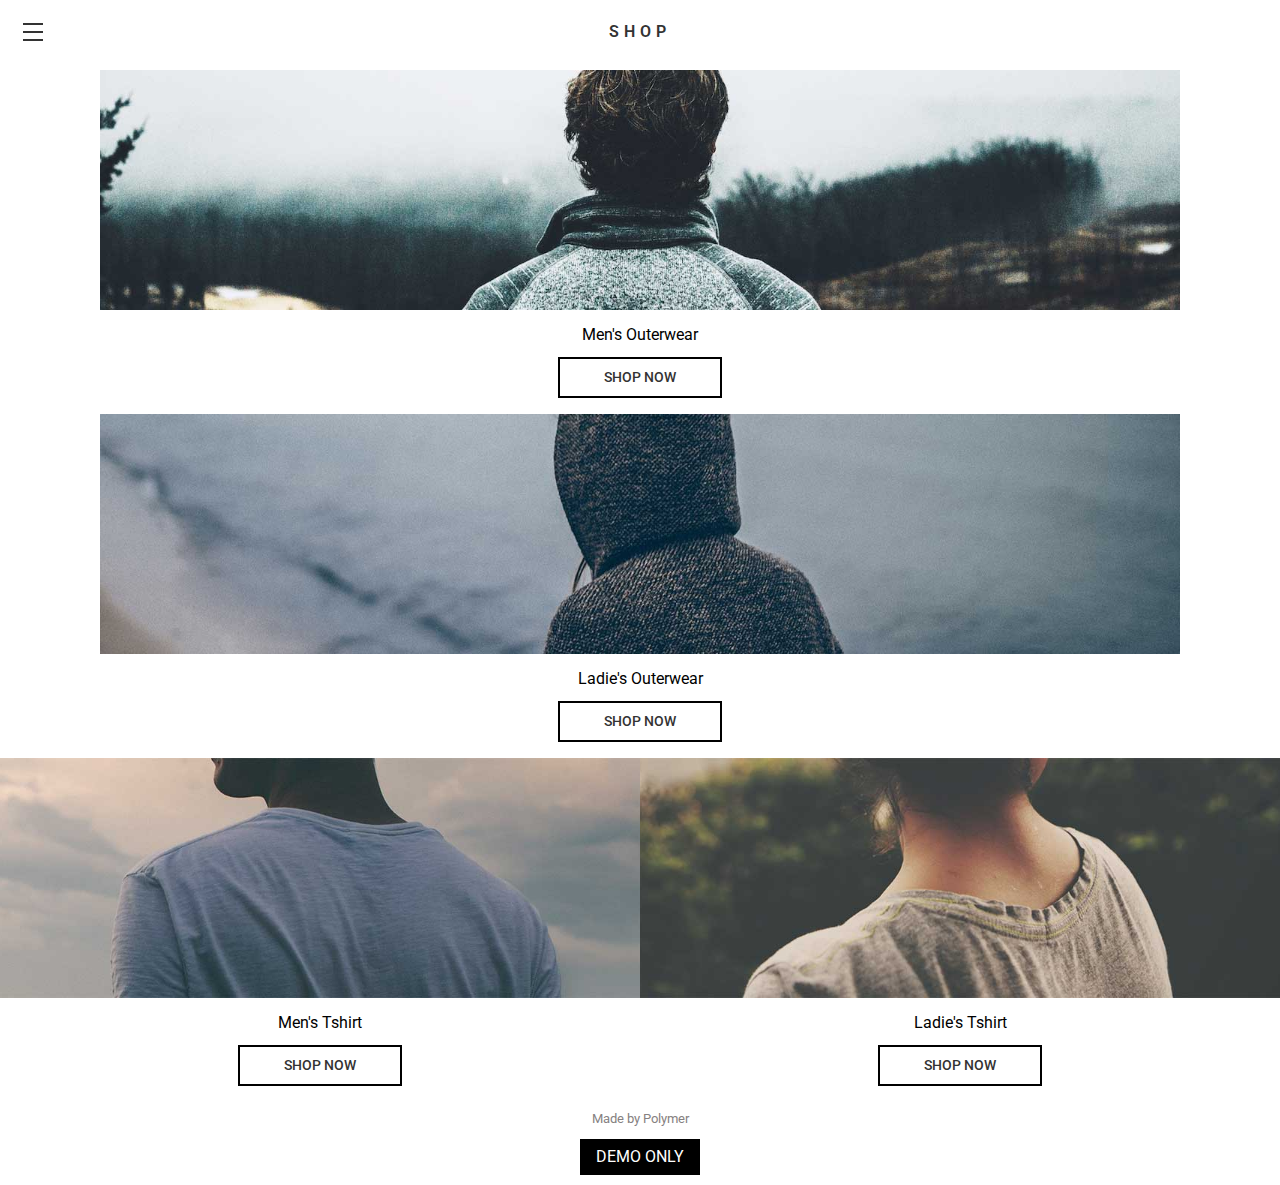
==== index.html @ 2e43617e "homepage done" ====
<!DOCTYPE html>
<html lang="en">
  <head>
    <meta charset="UTF-8" />
    <meta name="viewport" content="width=device-width, initial-scale=1.0" />
    <title>Document</title>
    <link rel="preconnect" href="https://fonts.googleapis.com" />
    <link rel="preconnect" href="https://fonts.gstatic.com" crossorigin />
    <link
      href="https://fonts.googleapis.com/css2?family=Roboto:wght@300;400;500;700&display=swap"
      rel="stylesheet"
    />
    <link rel="stylesheet" href="https://cdnjs.cloudflare.com/ajax/libs/font-awesome/6.6.0/css/all.min.css" integrity="sha512-Kc323vGBEqzTmouAECnVceyQqyqdsSiqLQISBL29aUW4U/M7pSPA/gEUZQqv1cwx4OnYxTxve5UMg5GT6L4JJg==" crossorigin="anonymous" referrerpolicy="no-referrer" />
    <link rel="stylesheet" href="css/style.css" />
  </head>
  <body>
    <div class="shadow"></div>
    <nav class="navbar">
      <div class="container">
        <div class="hamburger-button button">
          <div class="hamburger-line"></div>
          <div class="hamburger-line"></div>
          <div class="hamburger-line"></div>
        </div>
        <div class="main-title button">
          <a href="/index.html">SHOP</a>
        </div>
        <div class="cart-button button">
          <a href="./pages/cart.html">
            <i class="fa-solid fa-cart-shopping"></i>
          </a>
        </div>
      </div>
      <div class="mobile-menu">
        <ul>
            <li><a href="#mens outerwear">Men's Outerwear</a></li>
            <li><a href="#ledies outerwear">Ladie's Outerwear</a></li>
            <li><a href="#mens-tshirt">Men's Tshirt</a></li>
            <li><a href="#womens-tshirt">Ladie's Tshirt</a></li> 
        </ul>
      </div>
    </nav>

    <div class="grid-container homepage">
      <div class="box outerwear">
        <div class="img-container">
          <img src="./images/mens_outerwear.jpg" alt="" />
        </div>
        <div class="title">Men's Outerwear</div>
        <div class="button shopnow"><a href="">SHOP NOW</a></div>
      </div>
      <div class="box outerwear">
        <div class="img-container">
          <img src="./images/ladies_outerwear.jpg" alt="" />
        </div>
        <div class="title">Ladie's Outerwear</div>
        <div class="button shopnow"><a href="">SHOP NOW</a></div>
      </div>
      <div class="box tshirt1">
        <div class="img-container">
          <img src="./images/mens_tshirts.jpg" alt="" />
        </div>
        <div class="title">Men's Tshirt</div>
        <div class="button shopnow"><a href="">SHOP NOW</a></div>
      </div>
      <div class="box tshirt2">
        <div class="img-container">
          <img src="./images/ladies_tshirts.jpg" alt="" />
        </div>
        <div class="box-title">Ladie's Tshirt</div>
        <div class="shopnow-container">
          <div class="button shopnow"><a href="">SHOP NOW</a></div>
        </div>
      </div>
    </div>

    <footer>
        <div class="info"><a href="https://polymer-library.polymer-project.org/3.0/docs/apps/">Made by Polymer</a></div>
        <div class="demo-only button">
            <div class="demo-only-button">demo only</div>
        </div>
    </footer>
    <script src="./js/main.js"></script>
  </body>
</html>
---- css/style.css ----
*{
    box-sizing: border-box;
    margin: 0;
    padding: 0;
    text-align: center;
}
body{
    font-family: roboto, sans-serif;
    font-size: 16px;
    line-height: 1.5;
    background: #fff;
}
a{
    text-decoration: none;
    color: #333;
}
ul{
    list-style:none;
}
.container{
    margin:20px;
    width:100vw;
    display: grid;
    height:auto;
    width:auto;
    grid-template:auto / 24px auto 24px;
    z-index: 10;

}
.hamburger-button{
    padding: 3px;
    height: 24px;
    width:24px;
    background: none;
    cursor:pointer;
    flex-direction: column;
    justify-content: center;
    display: flex;
    flex-direction: column;
    justify-content: space-between;
}
.hamburger-button .hamburger-line{
    width: 20px;
    height:2px;
    background: #333; 
}
.main-title a{
    font-size: 16px;
    font-weight: 600;
    letter-spacing: 0.3em;
}

.grid-container{
    width:100vw;
    display: grid;
    grid-template: auto auto auto / 1fr 1fr;
}

.box{
    display: flex;
    flex-direction: column;
    justify-content: center;
    align-items: center;
}
.outerwear{
    grid-column: 1 / 3;
}
.box img {
    height: 240px;
    width: 100%; /* Make the image fill the width of its container */
    object-fit: cover; /* Ensure the image maintains aspect ratio */
    margin:6px 0px
}
.button.shopnow{
  margin: 10px 0px;
  padding: 8px 44px;
  display: inline-block;
  border: 2px solid #000;
  background-color: #FFF;
  font-size: 14px;
  font-weight: 500;
  text-transform: uppercase;
}
footer{
    line-height: 24px;
    display: flex;
    justify-content: center;
    align-items: center;
    flex-direction: column;
    margin: 10px;
}
.demo-only-button{
  box-sizing: border-box;
  width: 120px;
  padding: 6px;
  margin: 8px auto 0;
  background-color: black;
  color: white;
  text-transform: uppercase;
}
.info > a{
    font-size: 13px;
    color: rgb(134, 129, 129);
}
.info > a:hover{
    text-decoration: underline;
}

.mobile-menu{
    position: fixed;
    top:0;
    left:-600px;
    
    width:250px;
    padding:30px 0;
    height:100%;
    z-index: 100000;
    background-color: #fff;
    box-shadow: 0px 0px 0px rgba(0,0,0,0.2);
    transition: left 0.3s ease-in-out;
}

.mobile-menu ul li{
    text-align: left;
    margin: 1px 20px 20px 20px;
}
.mobile-menu ul li a{
    color: #756b6b;
}
.mobile-menu.active{
    left:0;
}

.shadow{
    position: fixed;
    pointer-events: none;
    opacity: 0;
    top:0;
    right:0;
    height: 100%;
    width:100%;
    z-index: 1;
    background-color: rgba(0, 0, 0, 0.5);
}

.shadow.active{
    opacity: 1;
    pointer-events: auto;
    transition: 0.4s ease;
}
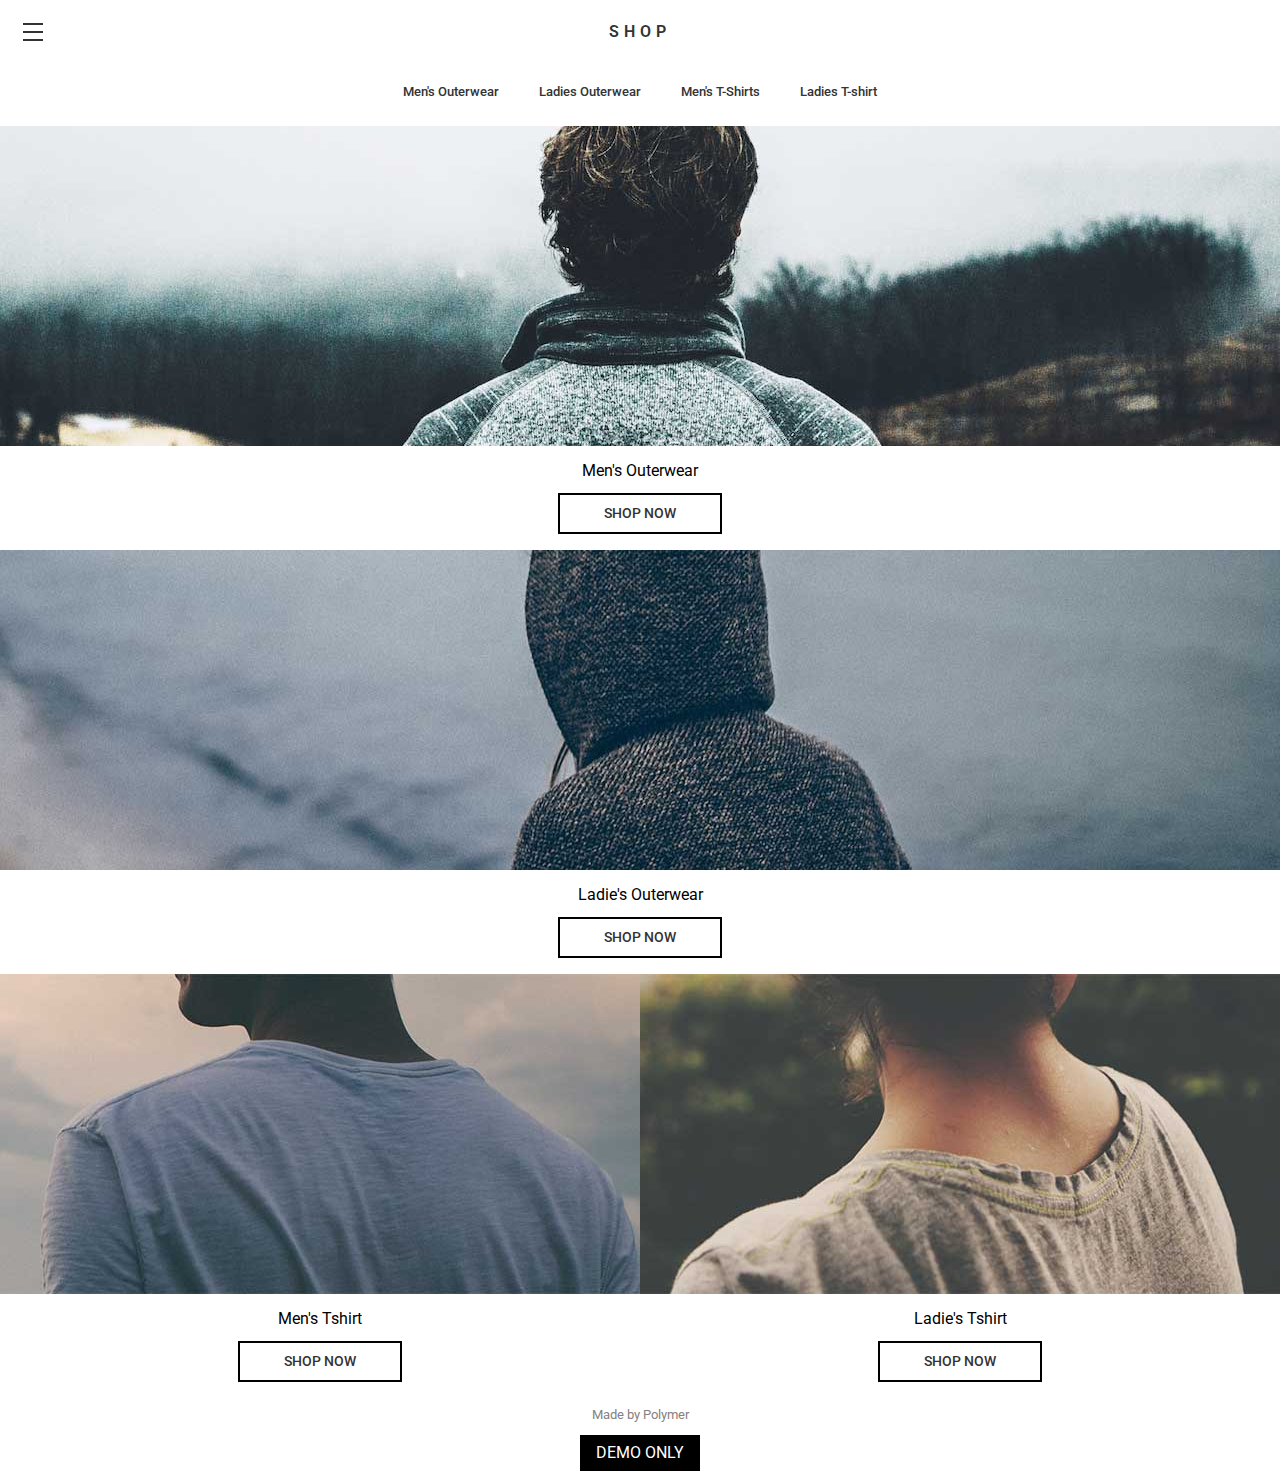
==== commit c36e6eda: "homepage,cart page,men Outerwear page made responsive" ====
--- a/index.html
+++ b/index.html
@@ -33,35 +33,40 @@
       </div>
       <div class="mobile-menu">
         <ul>
-            <li><a href="#mens outerwear">Men's Outerwear</a></li>
-            <li><a href="#ledies outerwear">Ladie's Outerwear</a></li>
-            <li><a href="#mens-tshirt">Men's Tshirt</a></li>
-            <li><a href="#womens-tshirt">Ladie's Tshirt</a></li> 
+            <li><a href="./pages/men-outerwear.html">Men's Outerwear</a></li>
+            <li><a href="./pages/men-outerwear.html">Ladie's Outerwear</a></li>
+            <li><a href="./pages/men-outerwear.html">Men's Tshirt</a></li>
+            <li><a href="./pages/men-outerwear.html">Ladie's Tshirt</a></li> 
         </ul>
       </div>
     </nav>
-
+    <div class="topbar">
+      <div class="mens-outerwear topbar-link"><a href="./pages/men-outerwear.html">Men's Outerwear</a></div>
+      <div class="ladies-outerwear link"><a href="./pages/men-outerwear.html">Ladies Outerwear</a></div>
+      <div class="mens-tshirt link"><a href="./pages/men-outerwear.html">Men's T-Shirts</a></div>
+      <div class="ladies-tshirt link"><a href="./pages/men-outerwear.html">Ladies T-shirt</a></div>
+    </div>
     <div class="grid-container homepage">
       <div class="box outerwear">
         <div class="img-container">
           <img src="./images/mens_outerwear.jpg" alt="" />
         </div>
         <div class="title">Men's Outerwear</div>
-        <div class="button shopnow"><a href="">SHOP NOW</a></div>
+        <div class="button shopnow"><a href="./pages/men-outerwear.html">SHOP NOW</a></div>
       </div>
       <div class="box outerwear">
         <div class="img-container">
           <img src="./images/ladies_outerwear.jpg" alt="" />
         </div>
         <div class="title">Ladie's Outerwear</div>
-        <div class="button shopnow"><a href="">SHOP NOW</a></div>
+        <div class="button shopnow"><a href="./pages/men-outerwear.html">SHOP NOW</a></div>
       </div>
       <div class="box tshirt1">
         <div class="img-container">
           <img src="./images/mens_tshirts.jpg" alt="" />
         </div>
         <div class="title">Men's Tshirt</div>
-        <div class="button shopnow"><a href="">SHOP NOW</a></div>
+        <div class="button shopnow"><a href="./pages/men-outerwear.html">SHOP NOW</a></div>
       </div>
       <div class="box tshirt2">
         <div class="img-container">
@@ -69,7 +74,7 @@
         </div>
         <div class="box-title">Ladie's Tshirt</div>
         <div class="shopnow-container">
-          <div class="button shopnow"><a href="">SHOP NOW</a></div>
+          <div class="button shopnow"><a href="./pages/men-outerwear.html">SHOP NOW</a></div>
         </div>
       </div>
     </div>
--- a/css/style.css
+++ b/css/style.css
@@ -3,6 +3,8 @@
     margin: 0;
     padding: 0;
     text-align: center;
+    border: 0;
+    background-color: white;
 }
 body{
     font-family: roboto, sans-serif;
@@ -98,7 +100,7 @@
   color: white;
   text-transform: uppercase;
 }
-.info > a{
+.info > a,.h7{
     font-size: 13px;
     color: rgb(134, 129, 129);
 }
@@ -139,7 +141,7 @@
     right:0;
     height: 100%;
     width:100%;
-    z-index: 1;
+    z-index: 10000;
     background-color: rgba(0, 0, 0, 0.5);
 }
 
@@ -148,3 +150,323 @@
     pointer-events: auto;
     transition: 0.4s ease;
 }
+
+
+
+.main-grid{
+    height: 100%;
+    width:100%;
+    display: grid;
+    grid-template: repeat(8,1fr)/1fr 1fr !important;
+}
+.main-grid img{
+    height: 100%;
+    width: 100%;
+}
+.men.product-box .product-image{
+    padding: 5px 10px;
+}
+.men.header .h7{
+    margin: 4px;
+}
+.product-details{
+    margin:16px 20px;
+}
+.product-details .title,.product-details .price,.product-details .size,.product-details .quantity{
+    text-align: start;
+    margin: 10px;
+}
+select{
+    width:100%;
+}
+.product-details .description > div{
+    margin: 10px;
+    text-align: start;
+
+}
+.product-details .description,.product-details .description-detail{
+    text-align: start;
+}
+.product-details .description ul{
+   text-align: start;
+   margin-left: 10px;
+   
+}
+.product-details .description ul li{
+    margin-left: 40px;
+    list-style:circle; 
+    text-align: start;
+ }
+ .dropdown-container{
+    display: flex;
+    flex-direction: column;
+ }
+ .dropdown-container hr{
+    background: rgb(134, 129, 129);
+    height:1px;
+    margin: 10px;
+ }
+ .quantity, .size{
+    display: flex;
+ }
+ .quantity select, .size select{
+    font-size: medium;
+    text-align: start;
+
+    padding-left: 20px;
+ }
+.single-product.image img{
+    height: 100%;
+    width: 100%;
+}
+.add-to-cart.button{
+    background-color: #172C50;
+    padding: 20px;
+    cursor: pointer;
+    color: white;
+    position: fixed;
+    bottom: 0;
+    width: 100%;
+}
+/* cart   */
+
+.container.cart{
+    display: flex;
+    flex-direction: column;
+    gap:20px;
+    height:100vh;
+}
+.container.cart .cart-item{
+    display: flex;
+    width:100%;
+    flex-direction: column;
+    justify-content: space-between;
+}
+.container.cart .item{
+    display: flex;
+}
+.container.cart .item .item-detail{
+    display: flex;
+    gap:20px;
+    
+}
+.cart-dropdown{
+    display: flex;
+    gap:12px;
+}
+.cart-image img{
+    height: 72px;
+}
+.cart-item .item-detail{
+    align-self: flex-end;
+}
+.cart-item .item-title{
+    align-self: flex-start;
+}
+.container.cart .cart-total{
+    margin: 10px;
+    font-weight:bold;
+    display: flex;
+    gap:40px;
+    justify-content: end;
+    align-items: center;
+}
+/* checkout */
+
+.checkout-main.flex-container{
+    width:100%;
+    padding-left: 20px;
+    display:flex;
+    flex-direction: column;
+    align-content: start !important;
+    align-items: flex-start;
+}
+.checkout-main.flex-container input{
+    width: 100%;
+    text-align: start;
+    font-size: medium;
+}
+.input-container {
+    position: relative;
+    margin-top: 30px;
+    width: 100%;
+    display: inline-block;
+}
+input ,.bottom-line{
+    width: 100%;
+    padding: 10px 10px 8px; 
+    border: none;
+    border-bottom: 2px solid #ccc;
+    font-size: 16px;
+    transition: border-color 0.3s ease; 
+}
+input:focus {
+    outline: none;
+    border-bottom: 2px solid #000;
+}
+.input-label {
+    position: absolute;
+    top: 12px;
+    left: 10px;
+    color: #999;
+    font-size: 16px;
+    transition: all 0.2s ease;
+    pointer-events: none;
+}
+input:focus + .input-label {
+    top: -10px;
+    font-size: 16px;
+}
+.h2{
+    margin-top: 30px;
+}
+.state-code-container{
+    width:100%;
+    display:grid;
+    grid-template: auto/auto auto;
+    gap:5px;
+}
+.exp-cvv{
+    display: grid;
+    grid-template-columns: 1fr 1fr 1fr;
+    gap:12px;
+}
+.expiry-h2{
+    text-align: start;
+    margin-top: 30px;
+}
+.bottom-line{
+    top:18px
+}
+.checkbox-container{
+    display: flex;
+    gap:30px;
+    margin-top:30px;
+}
+
+.billing-address{
+    display: none;
+}
+select{
+    border: none;
+    outline: none;
+}
+.order-summary{
+    margin-top: 20px;
+}
+.order-summary-flex{
+    margin:10px 0px ;
+    padding-right:10px ;
+    width: 100%;
+    display: flex;
+    justify-content: space-between;
+    font-size: small;
+}
+.order-summary-flex.total{
+    margin-top: 20px;
+    font-size: medium;
+    font-weight: 400;
+}
+
+.topbar{
+    display: none;
+    color: black;
+    font-size: 13px;
+    font-weight: 500;
+    padding: 9px 5px;
+}
+.box.outerwear-men{
+    display: none;
+}
+.cart-total .checkout{
+    display: none;
+    border:2px solid #000000;
+    padding: 8px 44px;
+    font-size: 14px;
+    font-weight: 500;
+
+}
+.item-detail .item-title{
+    display: none;
+}
+@media screen and (min-width:760px) {
+    .box img {
+        height: 320px;
+    }
+    .topbar{
+        display: flex;
+        justify-content: center;
+        gap:30px;
+    }
+    .topbar a{
+        padding: 9px 5px;
+        display: inline-block;
+        transition: box-shadow 0.3s ease, transform 0.3s ease;
+    }
+    .topbar-link.active a{
+        outline: none;
+        border-bottom: 2px solid black; 
+        box-shadow:inset 0px 2px 90px rgba(0, 0, 0, 0.2);
+    }
+    .box.outerwear-men{
+        display: inline-block;
+    }
+    .main-grid{
+        height: 100%;
+        width:100%;
+        display: grid;
+        grid-template: repeat(5,1fr)/1fr 1fr 1fr!important;
+    }
+    .add-to-cart.cart-page.button{
+        display: none !important;
+        pointer-events: none;
+    }
+    .cart-total .checkout{
+        display:block;
+    }
+    .container.cart .cart-total{
+        font-weight:400;
+        gap:40px;
+        justify-content: end;
+
+        align-items: center;
+    }
+    .container.cart{
+        width: 100%;
+        max-width:1100px ;
+    }
+    .main-center{
+        width: 100%;
+        display: flex;
+        justify-content: center;
+    }
+    
+    .main-center.total{
+        padding-right:80px ;
+        width: 100%;
+        max-width:1100px ;
+        justify-content: end;
+    }
+    .item-title.outside{
+        display: none;
+    }
+    .item-detail .item-title{
+        
+        line-height: 20px;
+        display: block;
+        color: black;
+    }
+    .cart-item .item-detail{
+        display: flex;
+        justify-content: space-between;
+    }
+    .container.cart .cart-item{
+        justify-content: center;
+    }
+    .container.cart .item .item-detail{
+        width: 100%;
+        justify-content: space-evenly;
+    }
+    
+
+}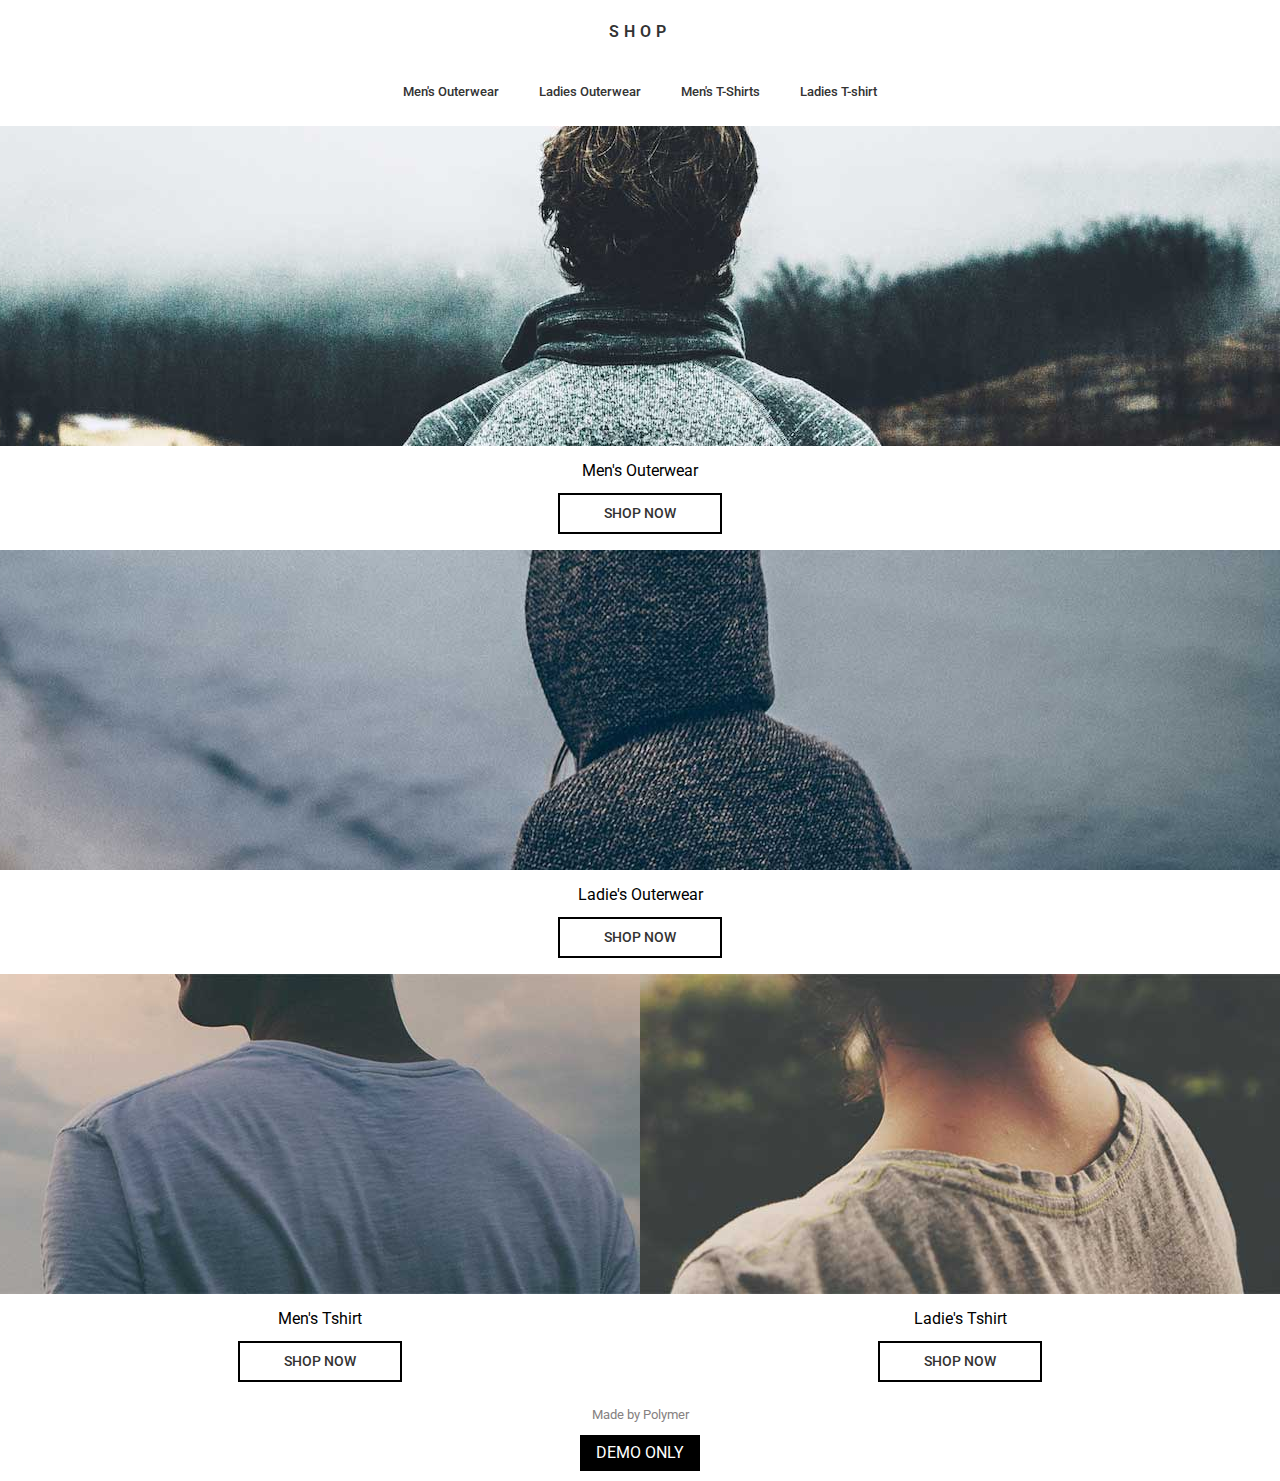
==== commit 9f0d615b: "1st draft of shop clone" ====
--- a/index.html
+++ b/index.html
@@ -34,9 +34,9 @@
       <div class="mobile-menu">
         <ul>
             <li><a href="./pages/men-outerwear.html">Men's Outerwear</a></li>
-            <li><a href="./pages/men-outerwear.html">Ladie's Outerwear</a></li>
-            <li><a href="./pages/men-outerwear.html">Men's Tshirt</a></li>
-            <li><a href="./pages/men-outerwear.html">Ladie's Tshirt</a></li> 
+            <li><a href="./pages/men-outerwear.html">Ladies Outerwear</a></li>
+            <li><a href="./pages/men-outerwear.html">Men's T-Shirt</a></li>
+            <li><a href="./pages/men-outerwear.html">Ladies T-Shirt</a></li> 
         </ul>
       </div>
     </nav>
--- a/css/style.css
+++ b/css/style.css
@@ -151,7 +151,7 @@
     transition: 0.4s ease;
 }
 
-
+/* men-outerwear-page */
 
 .main-grid{
     height: 100%;
@@ -216,8 +216,8 @@
     padding-left: 20px;
  }
 .single-product.image img{
-    height: 100%;
-    width: 100%;
+    height: 80%;
+    width: 80%;
 }
 .add-to-cart.button{
     background-color: #172C50;
@@ -378,7 +378,7 @@
 .box.outerwear-men{
     display: none;
 }
-.cart-total .checkout{
+.cart-total .checkout,.description .checkout,.second-half .checkout{
     display: none;
     border:2px solid #000000;
     padding: 8px 44px;
@@ -390,6 +390,9 @@
     display: none;
 }
 @media screen and (min-width:760px) {
+    .hamburger-button{
+        z-index: -1;
+    }
     .box img {
         height: 320px;
     }
@@ -416,12 +419,19 @@
         width:100%;
         display: grid;
         grid-template: repeat(5,1fr)/1fr 1fr 1fr!important;
+        padding: 10px;
+    }
+    .main-grid img{
+        height: 60%;
+        width: 60%;
+        margin-bottom: 20px;
+        margin-top: 10px;
     }
     .add-to-cart.cart-page.button{
         display: none !important;
         pointer-events: none;
     }
-    .cart-total .checkout{
+    .cart-total .checkout,.description .checkout,.second-half .checkout{
         display:block;
     }
     .container.cart .cart-total{
@@ -469,4 +479,34 @@
     }
     
 
+    /* single item*/
+    .single-poduct.main{
+        max-width: 1100px;
+        display: grid ;
+        grid-template-columns:1fr 1fr ;
+    }
+    .single-poduct.main img{
+        width: 30vmax;
+        height:30vmax
+
+    }
+    .description .checkout,.second-half .checkout{
+        margin-top: 10px;
+        width:182px;
+        height: 37px;
+    }
+
+    /* checkout*/
+
+    .checkout-main.flex-container{
+        display: grid;
+    }
+    .main-checkout-container{
+        display: grid;
+        grid-template: 1fr / 1fr 1fr;
+        padding-right:10px;
+    }
+    .first-half .h2,.second-half .h2{
+        text-align: start;
+    }
 }